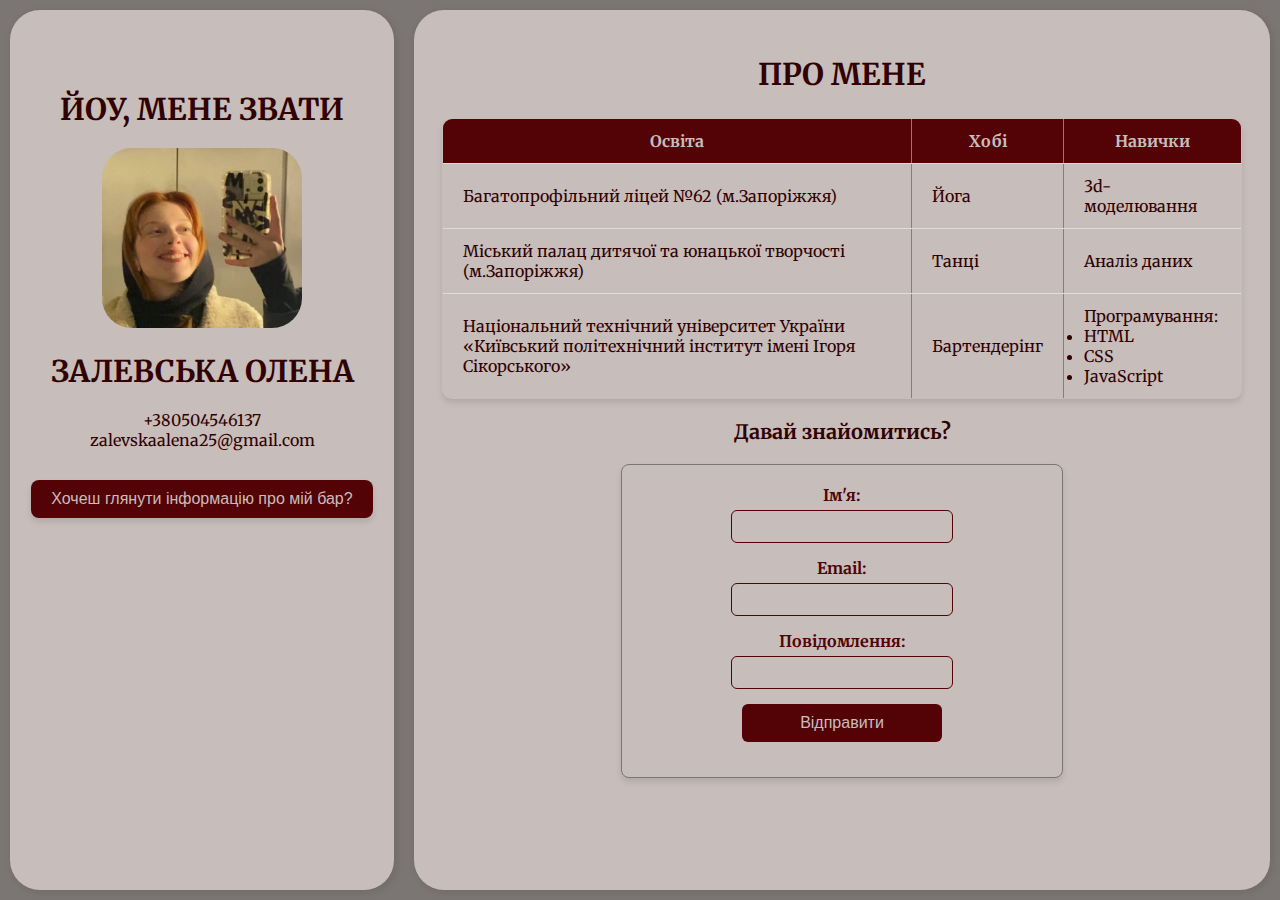
==== index.html @ 869b803f "lab1" ====
<!DOCTYPE html>
<html lang="en">
<head>
    <meta charset="UTF-8">
    <meta name="viewport" content="width=device-width, initial-scale=1.0">
    <link rel="stylesheet" href="style.css">
    <link href="https://fonts.googleapis.com/css2?family=Merriweather:ital,opsz,wght@0,18..144,300..900;1,18..144,300..900&display=swap" rel="stylesheet">
    <title>Оленка</title>
</head>
<body>
<div class="container">
    <div class="left-frame">
        <h1>Йоу, мене звати</h1>
        <img src="me.jpg" alt="оленка" class="img">
        <h1>Залевська Олена</h1>
        <p1>+380504546137<br>zalevskaalena25@gmail.com</p1>

        <a href="bar%20page/bar.html">Хочеш глянути інформацію про мій бар?</a>
    </div>


    <div class="right-frame">
        <h2>Про мене</h2>

        <table border="1">
            <tr>
                <th>Освіта</th>
                <th>Хобі</th>
                <th>Навички</th>
            </tr>
            <tr>
                <td>Багатопрофільний ліцей №62 (м.Запоріжжя)</td>
                <td>Йога</td>
                <td>3d-моделювання</td>
            </tr>
            <tr>
                <td>Міський палац дитячої та юнацької творчості (м.Запоріжжя)</td>
                <td>Танці</td>
                <td>Аналіз даних</td>
            </tr>
            <tr>
                <td>Національний технічний університет України «Київський політехнічний інститут імені Ігоря Сікорського»</td>
                <td>Бартендерінг</td>
                <td>Програмування:
                    <li>HTML</li>
                    <li>CSS</li>
                    <li>JavaScript</li>
                </td>
            </tr>

        </table>

        <h3>Давай знайомитись?</h3>
        <form action="/submit-form" method="POST">
            <label for="name">Ім'я:</label>
            <input type="text" id="name" name="name" required>
            <br>
            <label for="email">Email:</label>
            <input type="email" id="email" name="email" required>
            <br>
            <label for="message">Повідомлення:</label>
            <input id="message" name="message" required>
            <br>
            <button type="submit">Відправити</button>
        </form>

    </div>
</div>
</body>
</html>
---- style.css ----
body {
    margin: 0;
    height: 100vh;
    background: #7B7673;
    font-family: "Merriweather", serif;
}

.container {
    display: flex;
    flex-direction: row;
    width: 100%;
    height: 100%;
}

.left-frame {
    width: 30%;
    background-color: #C7BDBB;
    box-shadow: 2px 2px 8px rgba(0, 0, 0, 0.1);
    margin: 10px;
    border-radius: 30px;
    text-align: center;
    color: #310101;
    padding-top: 60px;
}

.right-frame {
    flex: 1;
    background-color: #C7BDBB;
    padding: 20px;
    box-shadow: 2px 2px 8px rgba(0, 0, 0, 0.1);
    margin: 10px;
    border-radius: 30px;
    overflow-y: auto;
    color: #310101;
}
img {
    max-width: 200px;
    height: auto;
    border-radius: 30px;
}
h2, h1 {
    text-align: center;
    text-transform: uppercase;
    font-size: 30px;
}
table {
    border-collapse: collapse;
    width: 100%;
    max-width: 800px;
    margin: 20px auto;
    font-size: 16px;
    text-align: left;
    background-color: #C7BDBB;
    box-shadow: 0 4px 6px rgba(0, 0, 0, 0.1);
    border-radius: 10px;
    overflow: hidden;
}

h3 {
    text-align: center;
    font-size: 20px;
}

th, td {
    padding: 12px 20px;
    border-bottom: 1px solid #ddd;
}

th {
    background-color: #530306;
    color: #C7BDBB;
    text-align: center;
}

tr:hover {
    color:  #C7BDBB;
    background-color: #530306;
}

form {
    background-color: #C7BDBB;
    padding: 20px;
    border: 1px solid #7B7673;
    border-radius: 8px;
    box-shadow: 0 4px 6px rgba(0, 0, 0, 0.1);
    max-width: 400px;
    margin: 20px auto;
    text-align: center;
}

label {
    display: block;
    margin-bottom: 5px;
    font-weight: bold;
    color: #530306;
}

input, button {
    width: 200px;
    background-color: #C7BDBB;
    padding: 10px;
    margin-bottom: 15px;
    border: 1px solid #530306;
    border-radius: 6px;
    font-size: 10px;
}

button {
    background-color: #530306;
    color: #C7BDBB;
    border: none;
    border-radius: 6px;
    cursor: pointer;
    font-size: 16px;
}

button:hover {
    background-color: #7B7673;
}
a {
    display: inline-block;
    padding: 10px 20px;
    text-decoration: none;
    color: #C7BDBB;
    margin-top: 30px;
    background-color: #530306;
    border-radius: 8px;
    font-family: Arial, sans-serif;
    font-size: 16px;
    box-shadow: 0 4px 6px rgba(0, 0, 0, 0.1);
    transition: background-color 0.3s, box-shadow 0.3s;
}

a:hover {
    background-color: #7B7673;
    box-shadow: 0 6px 10px rgba(0, 0, 0, 0.15);
}

.right-frame::-webkit-scrollbar {
    width: 12px;
}

.right-frame::-webkit-scrollbar-track {
    background: #7B7673;
    border-radius: 6px;
}

.right-frame::-webkit-scrollbar-thumb {
    background-color: #530306;
    border-radius: 6px;
    border: 2px solid #7B7673;
}
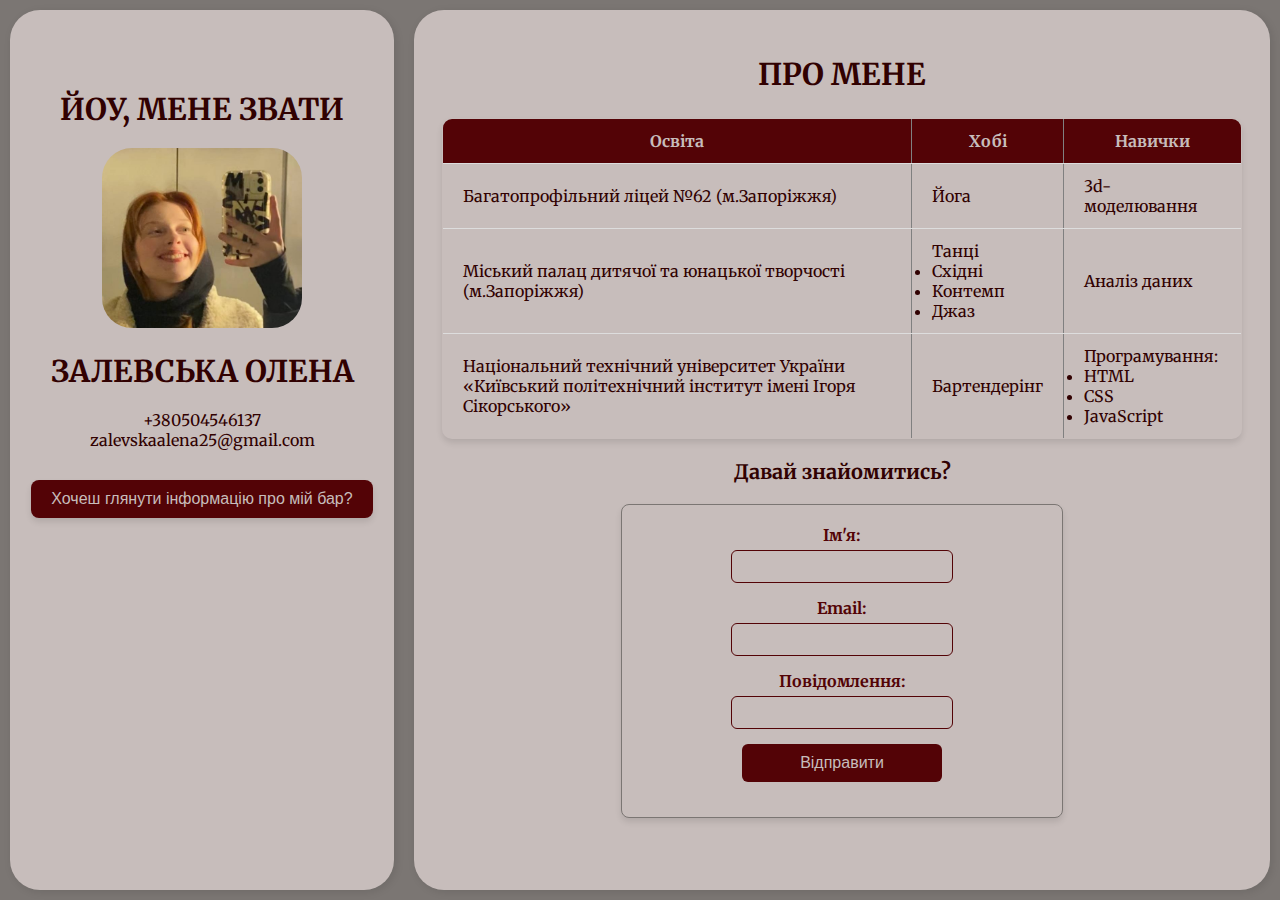
==== commit 2442530c: "add list" ====
--- a/index.html
+++ b/index.html
@@ -35,7 +35,11 @@
             </tr>
             <tr>
                 <td>Міський палац дитячої та юнацької творчості (м.Запоріжжя)</td>
-                <td>Танці</td>
+                <td>Танці
+                    <li>Східні</li>
+                    <li>Контемп</li>
+                    <li>Джаз</li>
+                </td>
                 <td>Аналіз даних</td>
             </tr>
             <tr>
